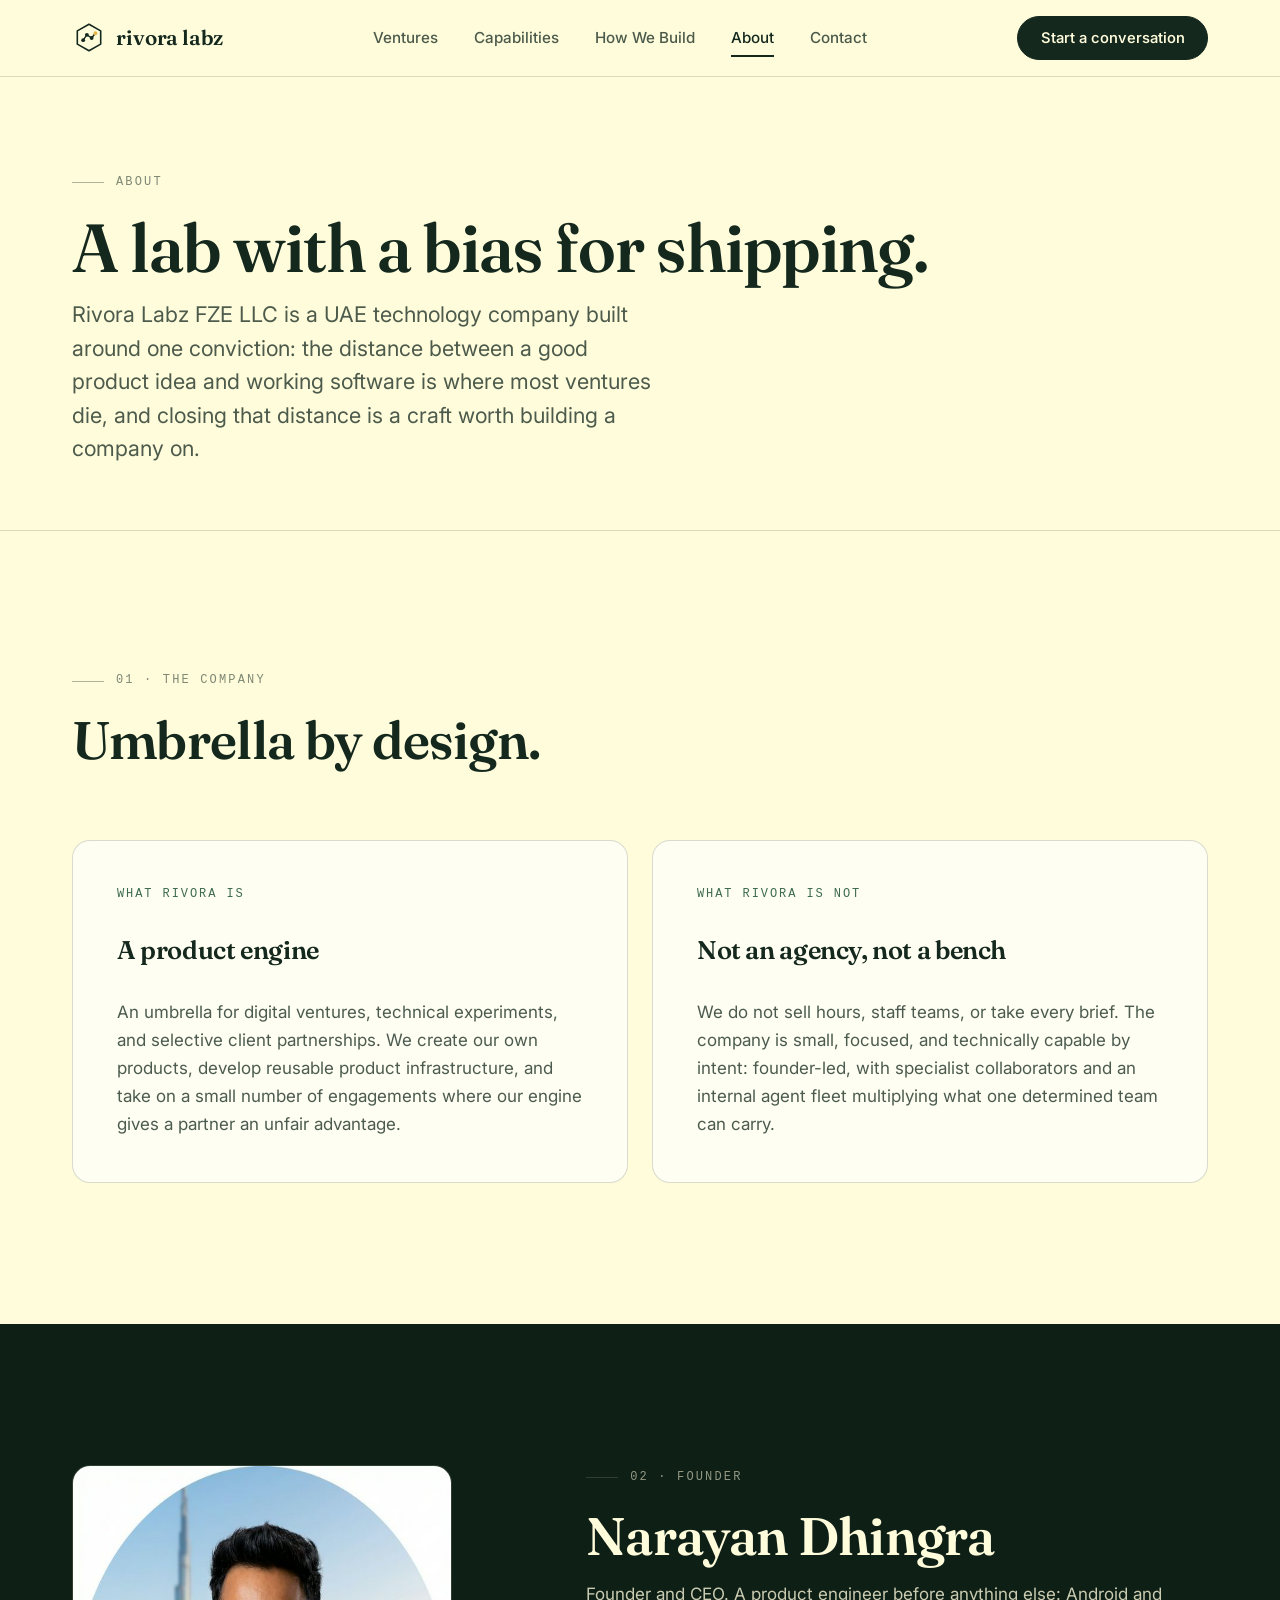
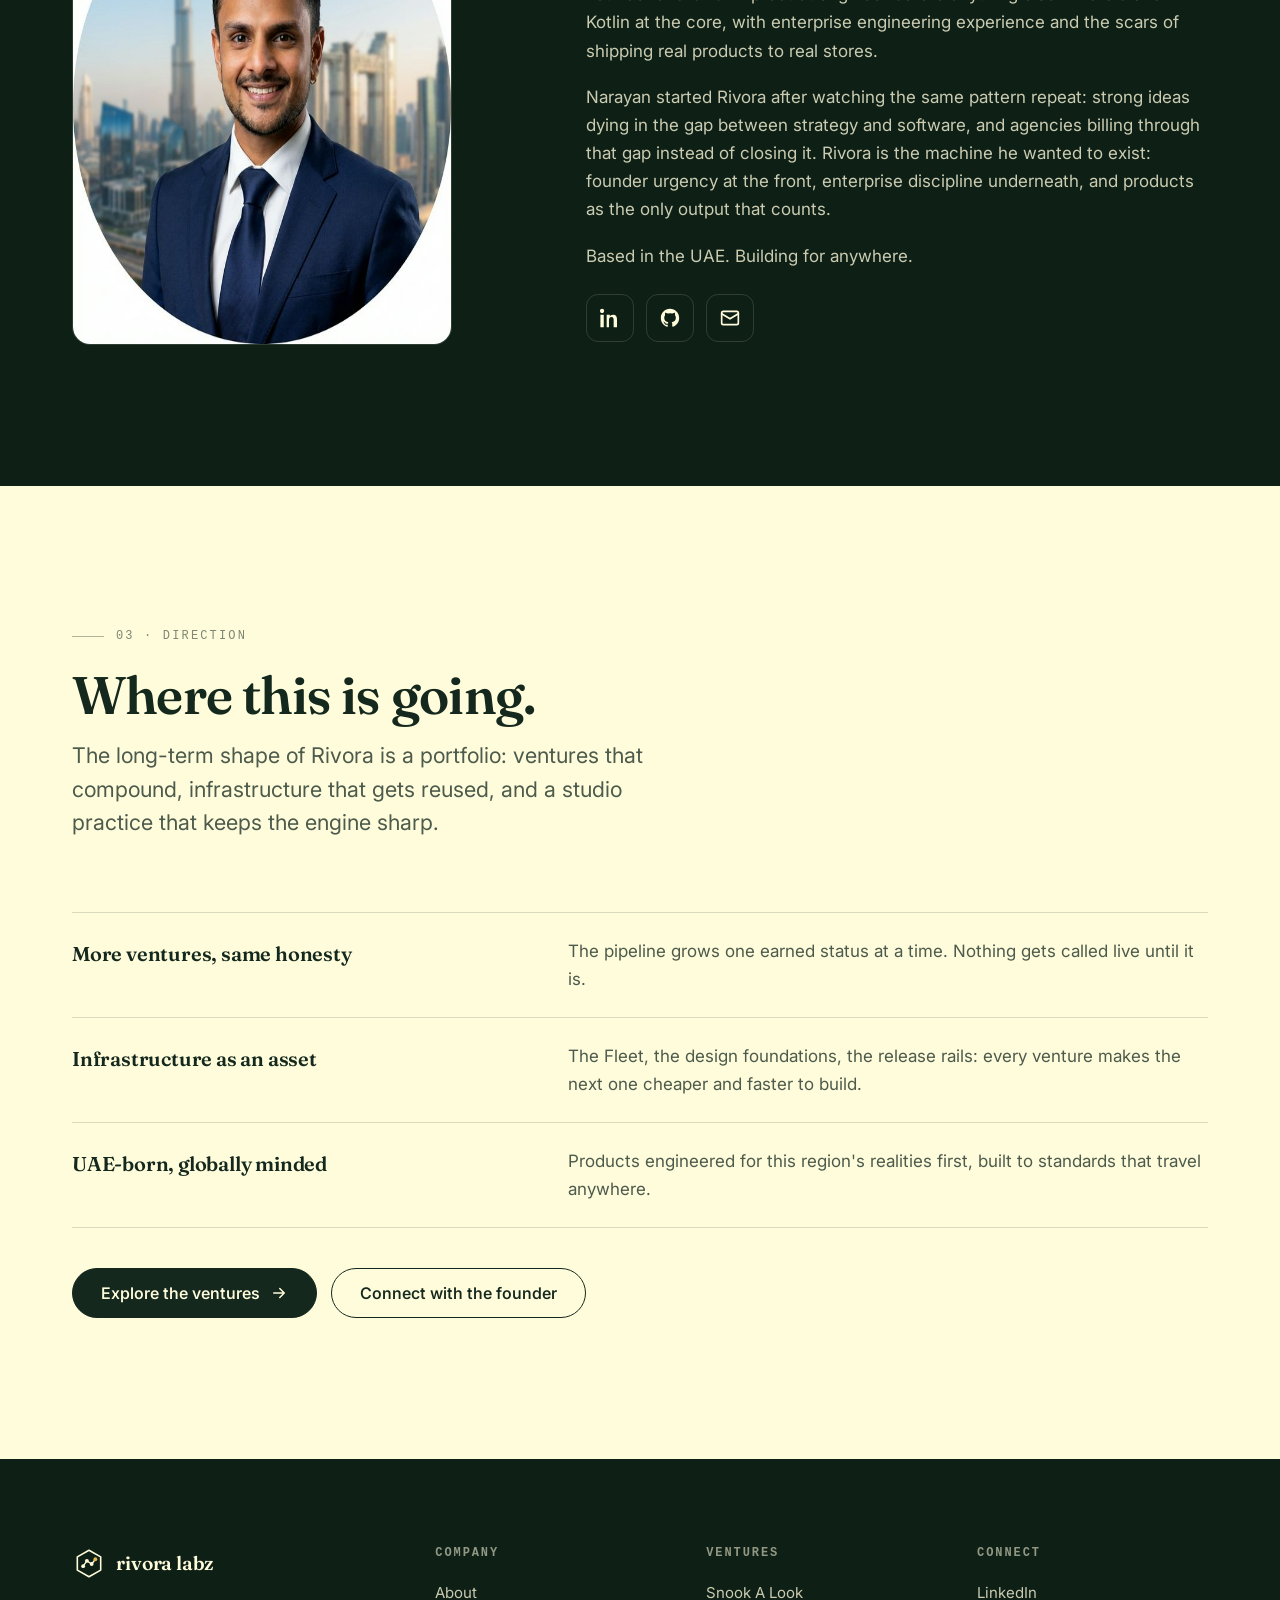
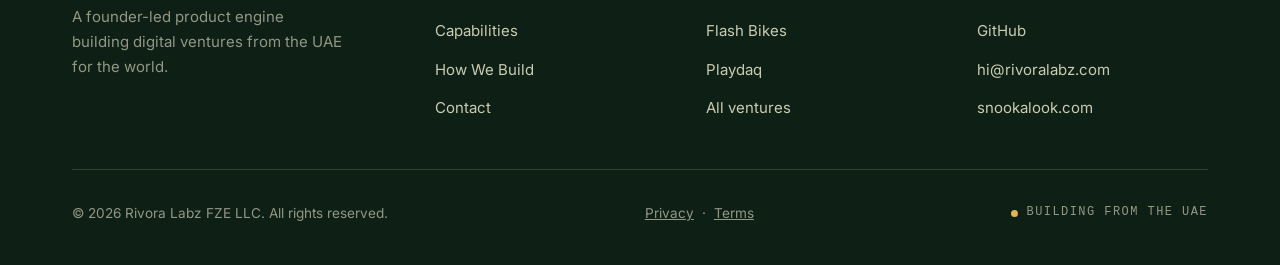
==== about/index.html @ 403e0344 "feat: add about, contact, legal, and 404 routes Company story and founder page with Person schema, a" ====
<!DOCTYPE html>
<html lang="en" class="no-js">
<head>
  <meta charset="UTF-8">
  <meta name="viewport" content="width=device-width, initial-scale=1.0">

  <title>About | Rivora Labz</title>
  <meta name="description" content="Rivora Labz FZE LLC is a UAE technology company: a founder-led product engine creating its own ventures and selected products for partners.">
  <meta name="theme-color" content="#14281D">
  <link rel="canonical" href="https://rivoralabz.com/about/">

  <meta property="og:type" content="website">
  <meta property="og:url" content="https://rivoralabz.com/about/">
  <meta property="og:site_name" content="Rivora Labz">
  <meta property="og:title" content="About | Rivora Labz">
  <meta property="og:description" content="Rivora Labz FZE LLC is a UAE technology company: a founder-led product engine creating its own ventures and selected products for partners.">
  <meta property="og:image" content="https://rivoralabz.com/og-image.jpg">
  <meta name="twitter:card" content="summary_large_image">

  <link rel="icon" type="image/svg+xml" href="/assets/img/favicon.svg">
  <link rel="preconnect" href="https://fonts.googleapis.com">
  <link rel="preconnect" href="https://fonts.gstatic.com" crossorigin>
  <link href="https://fonts.googleapis.com/css2?family=Fraunces:opsz,wght@9..144,400;9..144,500;9..144,600&family=Inter:wght@400;500;600&display=swap" rel="stylesheet">
  <link rel="stylesheet" href="/assets/css/main.css">
  <script src="/assets/js/main.js" defer></script>
  <script type="application/ld+json">
  {
    "@context": "https://schema.org",
    "@type": "Person",
    "name": "Narayan Dhingra",
    "jobTitle": "Founder and CEO",
    "worksFor": { "@type": "Organization", "name": "Rivora Labz", "url": "https://rivoralabz.com/" },
    "sameAs": [
      "https://www.linkedin.com/in/narayandhingra/",
      "https://github.com/Narayan-Dhingra"
    ]
  }
  </script>
</head>

<body>
  <a class="skip-link" href="#main">Skip to content</a>

  <nav class="site-nav" aria-label="Main">
    <div class="container nav-inner">
      <a class="brand" href="/">
        <svg viewBox="0 0 64 64" aria-hidden="true"><path d="M32 6 L54 18.5 V43.5 L32 56 L10 43.5 V18.5 Z" fill="none" stroke="currentColor" stroke-width="3" stroke-linejoin="round"/><path d="M21 36 L28 26 L37 32 L44 23" fill="none" stroke="currentColor" stroke-width="2.6" stroke-linecap="round" stroke-linejoin="round"/><circle cx="21" cy="36" r="3.6" fill="currentColor"/><circle cx="28" cy="26" r="3.6" fill="currentColor"/><circle cx="37" cy="32" r="3.6" fill="currentColor"/><circle cx="44" cy="23" r="3.6" fill="#E4B54A"/></svg>
        rivora labz
      </a>
      <div class="nav-links">
        <a class="nav-link" href="/ventures/">Ventures</a>
        <a class="nav-link" href="/capabilities/">Capabilities</a>
        <a class="nav-link" href="/how-we-build/">How We Build</a>
        <a class="nav-link" href="/about/" aria-current="page">About</a>
        <a class="nav-link" href="/contact/">Contact</a>
      </div>
      <a class="btn btn-primary nav-cta" href="/contact/">Start a conversation</a>
      <button class="menu-toggle" aria-expanded="false" aria-controls="mobileMenu" aria-label="Toggle navigation menu">
        <svg class="icon icon-menu" width="22" height="22" viewBox="0 0 24 24" fill="none" stroke="currentColor" stroke-width="2" stroke-linecap="round" aria-hidden="true"><path d="M4 7h16M4 12h16M4 17h16"/></svg>
        <svg class="icon icon-close" width="22" height="22" viewBox="0 0 24 24" fill="none" stroke="currentColor" stroke-width="2" stroke-linecap="round" aria-hidden="true"><path d="M6 6l12 12M18 6L6 18"/></svg>
      </button>
    </div>
    <div class="mobile-menu" id="mobileMenu">
      <a href="/ventures/">Ventures</a>
      <a href="/capabilities/">Capabilities</a>
      <a href="/how-we-build/">How We Build</a>
      <a href="/about/" aria-current="page">About</a>
      <a href="/contact/">Contact</a>
      <a class="btn btn-primary" href="/contact/">Start a conversation</a>
    </div>
  </nav>

  <main id="main">
    <header class="container page-hero">
      <p class="eyebrow">About</p>
      <h1>A lab with a bias for shipping.</h1>
      <p class="lede">Rivora Labz FZE LLC is a UAE technology company built around one conviction: the distance between a good product idea and working software is where most ventures die, and closing that distance is a craft worth building a company on.</p>
    </header>

    <section class="section rule-top" aria-labelledby="story-title">
      <div class="container">
        <div class="section-head reveal">
          <p class="eyebrow">01 · The company</p>
          <h2 id="story-title">Umbrella by design.</h2>
        </div>
        <div class="model-grid">
          <article class="model-card reveal">
            <p class="kicker">What Rivora is</p>
            <h3>A product engine</h3>
            <p>An umbrella for digital ventures, technical experiments, and selective client partnerships. We create our own products, develop reusable product infrastructure, and take on a small number of engagements where our engine gives a partner an unfair advantage.</p>
          </article>
          <article class="model-card reveal" style="--reveal-delay: 90ms">
            <p class="kicker">What Rivora is not</p>
            <h3>Not an agency, not a bench</h3>
            <p>We do not sell hours, staff teams, or take every brief. The company is small, focused, and technically capable by intent: founder-led, with specialist collaborators and an internal agent fleet multiplying what one determined team can carry.</p>
          </article>
        </div>
      </div>
    </section>

    <section class="section on-dark" aria-labelledby="founder-title">
      <div class="container founder-grid">
        <div class="founder-portrait reveal">
          <img src="/assets/img/narayan-dhingra.png" alt="Narayan Dhingra, founder and CEO of Rivora Labz" width="480" height="480" loading="lazy" decoding="async" style="border-color: var(--dark-line)">
        </div>
        <div class="reveal" style="--reveal-delay: 90ms">
          <p class="eyebrow">02 · Founder</p>
          <h2 id="founder-title">Narayan Dhingra</h2>
          <p class="muted">Founder and CEO. A product engineer before anything else: Android and Kotlin at the core, with enterprise engineering experience and the scars of shipping real products to real stores.</p>
          <p class="muted">Narayan started Rivora after watching the same pattern repeat: strong ideas dying in the gap between strategy and software, and agencies billing through that gap instead of closing it. Rivora is the machine he wanted to exist: founder urgency at the front, enterprise discipline underneath, and products as the only output that counts.</p>
          <p class="muted">Based in the UAE. Building for anywhere.</p>
          <div class="founder-links">
            <a href="https://www.linkedin.com/in/narayandhingra/" target="_blank" rel="noopener" aria-label="Narayan Dhingra on LinkedIn" style="border-color: var(--dark-line); color: var(--on-dark)">
              <svg width="20" height="20" viewBox="0 0 24 24" fill="currentColor" aria-hidden="true"><path d="M4.98 3.5C4.98 4.88 3.87 6 2.5 6S0 4.88 0 3.5 1.12 1 2.5 1s2.48 1.12 2.48 2.5zM.5 8h4V23h-4V8zm7.5 0h3.8v2.05h.05c.53-1 1.83-2.05 3.77-2.05 4.03 0 4.78 2.65 4.78 6.1V23h-4v-7.9c0-1.88-.03-4.3-2.62-4.3-2.62 0-3.02 2.05-3.02 4.16V23H8V8z"/></svg>
            </a>
            <a href="https://github.com/Narayan-Dhingra" target="_blank" rel="noopener" aria-label="Narayan Dhingra on GitHub" style="border-color: var(--dark-line); color: var(--on-dark)">
              <svg width="20" height="20" viewBox="0 0 24 24" fill="currentColor" aria-hidden="true"><path d="M12 1C5.9 1 1 5.9 1 12c0 4.9 3.2 9 7.5 10.5.6.1.8-.2.8-.5v-1.9c-3.1.7-3.7-1.3-3.7-1.3-.5-1.3-1.2-1.6-1.2-1.6-1-.7.1-.7.1-.7 1.1.1 1.7 1.1 1.7 1.1 1 1.7 2.6 1.2 3.2.9.1-.7.4-1.2.7-1.5-2.4-.3-5-1.2-5-5.5 0-1.2.4-2.2 1.1-3-.1-.3-.5-1.4.1-2.9 0 0 .9-.3 3 1.1a10.5 10.5 0 0 1 5.5 0c2.1-1.4 3-1.1 3-1.1.6 1.5.2 2.6.1 2.9.7.8 1.1 1.8 1.1 3 0 4.3-2.6 5.2-5.1 5.5.4.3.8 1 .8 2v3c0 .3.2.6.8.5C19.8 21 23 16.9 23 12c0-6.1-4.9-11-11-11z"/></svg>
            </a>
            <a href="mailto:hi@rivoralabz.com" aria-label="Email Rivora Labz" style="border-color: var(--dark-line); color: var(--on-dark)">
              <svg width="20" height="20" viewBox="0 0 24 24" fill="none" stroke="currentColor" stroke-width="2" stroke-linecap="round" stroke-linejoin="round" aria-hidden="true"><rect x="2" y="4" width="20" height="16" rx="2"/><path d="m22 7-10 6L2 7"/></svg>
            </a>
          </div>
        </div>
      </div>
    </section>

    <section class="section" aria-labelledby="direction-title">
      <div class="container">
        <div class="section-head reveal">
          <p class="eyebrow">03 · Direction</p>
          <h2 id="direction-title">Where this is going.</h2>
          <p class="lede">The long-term shape of Rivora is a portfolio: ventures that compound, infrastructure that gets reused, and a studio practice that keeps the engine sharp.</p>
        </div>
        <ul class="principle-list reveal">
          <li><strong>More ventures, same honesty</strong><span>The pipeline grows one earned status at a time. Nothing gets called live until it is.</span></li>
          <li><strong>Infrastructure as an asset</strong><span>The Fleet, the design foundations, the release rails: every venture makes the next one cheaper and faster to build.</span></li>
          <li><strong>UAE-born, globally minded</strong><span>Products engineered for this region's realities first, built to standards that travel anywhere.</span></li>
        </ul>
        <div class="hero-actions reveal" style="margin-top:2.5rem">
          <a class="btn btn-primary" href="/ventures/">Explore the ventures
            <svg class="icon" width="18" height="18" viewBox="0 0 24 24" fill="none" stroke="currentColor" stroke-width="2" stroke-linecap="round" stroke-linejoin="round" aria-hidden="true"><path d="M5 12h14M13 6l6 6-6 6"/></svg></a>
          <a class="btn btn-ghost" href="/contact/">Connect with the founder</a>
        </div>
      </div>
    </section>
  </main>

  <footer class="site-footer">
    <div class="container">
      <div class="footer-grid">
        <div class="footer-brand">
          <a class="brand" href="/">
            <svg viewBox="0 0 64 64" aria-hidden="true"><path d="M32 6 L54 18.5 V43.5 L32 56 L10 43.5 V18.5 Z" fill="none" stroke="currentColor" stroke-width="3" stroke-linejoin="round"/><path d="M21 36 L28 26 L37 32 L44 23" fill="none" stroke="currentColor" stroke-width="2.6" stroke-linecap="round" stroke-linejoin="round"/><circle cx="21" cy="36" r="3.6" fill="currentColor"/><circle cx="28" cy="26" r="3.6" fill="currentColor"/><circle cx="37" cy="32" r="3.6" fill="currentColor"/><circle cx="44" cy="23" r="3.6" fill="#E4B54A"/></svg>
            rivora labz
          </a>
          <p>A founder-led product engine building digital ventures from the UAE for the world.</p>
        </div>
        <nav class="footer-col" aria-label="Company">
          <h4>Company</h4>
          <ul>
            <li><a href="/about/">About</a></li>
            <li><a href="/capabilities/">Capabilities</a></li>
            <li><a href="/how-we-build/">How We Build</a></li>
            <li><a href="/contact/">Contact</a></li>
          </ul>
        </nav>
        <nav class="footer-col" aria-label="Ventures">
          <h4>Ventures</h4>
          <ul>
            <li><a href="/ventures/snook-a-look/">Snook A Look</a></li>
            <li><a href="/ventures/#flash-bikes">Flash Bikes</a></li>
            <li><a href="/ventures/#playdaq">Playdaq</a></li>
            <li><a href="/ventures/">All ventures</a></li>
          </ul>
        </nav>
        <nav class="footer-col" aria-label="Connect">
          <h4>Connect</h4>
          <ul>
            <li><a href="https://www.linkedin.com/in/narayandhingra/" target="_blank" rel="noopener">LinkedIn</a></li>
            <li><a href="https://github.com/Narayan-Dhingra" target="_blank" rel="noopener">GitHub</a></li>
            <li><a href="mailto:hi@rivoralabz.com">hi@rivoralabz.com</a></li>
            <li><a href="https://snookalook.com" target="_blank" rel="noopener">snookalook.com</a></li>
          </ul>
        </nav>
      </div>
      <div class="footer-bottom">
        <span>&copy; <span id="year">2026</span> Rivora Labz FZE LLC. All rights reserved.</span>
        <span><a href="/privacy/" style="color:inherit">Privacy</a> &nbsp;·&nbsp; <a href="/terms/" style="color:inherit">Terms</a></span>
        <span class="footer-status"><span class="dot" aria-hidden="true"></span>Building from the UAE</span>
      </div>
    </div>
  </footer>
</body>
</html>
---- assets/css/main.css ----
/* ============================================================
   Rivora Labz design system
   Territory: product engine x calm futurism x editorial technology
   Identity locked: ink #14281D on cream #FFFCDC
   ============================================================ */

/* ---------- Tokens ---------- */
:root {
  /* Brand ramp (green) */
  --ink: #14281D;
  --ink-raised: #1D3A2A;
  --ink-accent: #2A4A3A;
  --pine: #3E6B52;
  --sage: #7FA98F;

  /* Brand ramp (cream) */
  --cream: #FFFCDC;
  --cream-deep: #F7F1C4;
  --paper: #FFFEF2;

  /* Dark surfaces */
  --dark-bg: #0E1F16;
  --dark-surface: #16291E;
  --dark-line: rgba(255, 252, 220, 0.14);

  /* Accent: gold, carried over from the Snook A Look product UI */
  --gold: #E4B54A;
  --gold-soft: rgba(228, 181, 74, 0.16);
  --gold-text: #7A5E1A;

  /* Semantic */
  --bg: var(--cream);
  --text: var(--ink);
  --text-soft: rgba(20, 40, 29, 0.76);
  --text-faint: rgba(20, 40, 29, 0.55);
  --line: rgba(20, 40, 29, 0.16);
  --line-strong: rgba(20, 40, 29, 0.34);
  --on-dark: #FFFCDC;
  --on-dark-soft: rgba(255, 252, 220, 0.78);
  --on-dark-faint: rgba(255, 252, 220, 0.55);

  /* Type */
  --font-display: "Fraunces", "Iowan Old Style", Georgia, serif;
  --font-body: "Inter", system-ui, -apple-system, "Segoe UI", sans-serif;
  --font-mono: ui-monospace, "SF Mono", "JetBrains Mono", Menlo, monospace;

  --size-display: clamp(2.9rem, 7vw, 5.4rem);
  --size-h2: clamp(2rem, 4.2vw, 3.3rem);
  --size-h3: clamp(1.35rem, 2vw, 1.65rem);
  --size-body: 1.0625rem;
  --size-small: 0.9375rem;
  --size-eyebrow: 0.75rem;

  /* Rhythm */
  --space-section: clamp(5rem, 11vw, 9.5rem);
  --container: 1200px;
  --gutter: clamp(1.25rem, 4vw, 2rem);
  --radius: 18px;
  --radius-sm: 10px;

  /* Motion */
  --ease-out: cubic-bezier(0.22, 1, 0.36, 1);
  --dur-fast: 180ms;
  --dur-med: 300ms;

  /* Layers */
  --z-nav: 100;
  --z-menu: 110;
  --z-skip: 200;
}

/* ---------- Reset / base ---------- */
*, *::before, *::after { box-sizing: border-box; }

html {
  scroll-behavior: smooth;
  -webkit-text-size-adjust: 100%;
}

body {
  margin: 0;
  background: var(--bg);
  color: var(--text);
  font-family: var(--font-body);
  font-size: var(--size-body);
  line-height: 1.65;
  -webkit-font-smoothing: antialiased;
  text-rendering: optimizeLegibility;
}

::selection { background: var(--ink); color: var(--cream); }

img, svg { display: block; max-width: 100%; }

h1, h2, h3, h4 {
  font-family: var(--font-display);
  font-weight: 600;
  line-height: 1.08;
  letter-spacing: -0.015em;
  margin: 0 0 1rem;
  text-wrap: balance;
}

h1 { font-size: var(--size-display); line-height: 1.02; }
h2 { font-size: var(--size-h2); }
h3 { font-size: var(--size-h3); line-height: 1.25; }

p { margin: 0 0 1.1em; max-width: 62ch; }
p:last-child { margin-bottom: 0; }

a { color: inherit; }

.muted { color: var(--text-soft); }
.faint { color: var(--text-faint); }

/* Accessible focus */
:focus-visible {
  outline: 3px solid var(--gold);
  outline-offset: 3px;
  border-radius: 4px;
}

.skip-link {
  position: absolute;
  top: -100px;
  left: 1rem;
  z-index: var(--z-skip);
  background: var(--ink);
  color: var(--cream);
  padding: 0.75rem 1.25rem;
  border-radius: 999px;
  font-size: 0.9rem;
  text-decoration: none;
  transition: top var(--dur-fast) var(--ease-out);
}
.skip-link:focus-visible { top: 1rem; }

/* ---------- Layout primitives ---------- */
.container {
  max-width: var(--container);
  margin-inline: auto;
  padding-inline: var(--gutter);
}

.section { padding-block: var(--space-section); }

.section-head { margin-bottom: clamp(2.5rem, 6vw, 4.5rem); }

.eyebrow {
  display: flex;
  align-items: center;
  gap: 0.75rem;
  font-family: var(--font-mono);
  font-size: var(--size-eyebrow);
  font-weight: 500;
  letter-spacing: 0.18em;
  text-transform: uppercase;
  color: var(--text-faint);
  margin-bottom: 1.25rem;
}
.eyebrow::before {
  content: "";
  width: 2rem;
  height: 1px;
  background: var(--line-strong);
}
.on-dark .eyebrow { color: var(--on-dark-faint); }
.on-dark .eyebrow::before { background: var(--dark-line); }

.lede {
  font-size: clamp(1.15rem, 1.8vw, 1.35rem);
  line-height: 1.55;
  color: var(--text-soft);
  max-width: 46ch;
}
.on-dark .lede { color: var(--on-dark-soft); }

/* Dark editorial band */
.on-dark {
  background: var(--dark-bg);
  color: var(--on-dark);
}
.on-dark ::selection { background: var(--gold); color: var(--ink); }
.on-dark .muted { color: var(--on-dark-soft); }
.on-dark .faint { color: var(--on-dark-faint); }

.rule-top { border-top: 1px solid var(--line); }
.on-dark.rule-top { border-top-color: var(--dark-line); }

/* ---------- Buttons & links ---------- */
.btn {
  display: inline-flex;
  align-items: center;
  gap: 0.6rem;
  padding: 0.95rem 1.75rem;
  border-radius: 999px;
  border: 1.5px solid var(--ink);
  font-family: var(--font-body);
  font-size: 1rem;
  font-weight: 550;
  line-height: 1;
  text-decoration: none;
  cursor: pointer;
  transition: transform var(--dur-fast) var(--ease-out),
              background-color var(--dur-fast) var(--ease-out),
              color var(--dur-fast) var(--ease-out),
              box-shadow var(--dur-fast) var(--ease-out);
  touch-action: manipulation;
  min-height: 48px;
}
.btn .icon { transition: transform var(--dur-fast) var(--ease-out); }
.btn:hover .icon, .btn:focus-visible .icon { transform: translateX(3px); }
.btn:active { transform: scale(0.98); }

.btn-primary { background: var(--ink); color: var(--cream); }
.btn-primary:hover { background: var(--ink-raised); box-shadow: 0 10px 28px -12px rgba(20, 40, 29, 0.5); }

.btn-ghost { background: transparent; color: var(--ink); }
.btn-ghost:hover { background: rgba(20, 40, 29, 0.06); }

.on-dark .btn-primary { background: var(--cream); border-color: var(--cream); color: var(--ink); }
.on-dark .btn-primary:hover { background: #fff; box-shadow: 0 10px 30px -10px rgba(0, 0, 0, 0.5); }
.on-dark .btn-ghost { border-color: var(--on-dark-soft); color: var(--on-dark); }
.on-dark .btn-ghost:hover { background: rgba(255, 252, 220, 0.08); }

.text-link {
  display: inline-flex;
  align-items: center;
  gap: 0.4rem;
  font-weight: 550;
  color: var(--ink);
  text-decoration: none;
  border-bottom: 1.5px solid var(--line-strong);
  padding-bottom: 2px;
  transition: border-color var(--dur-fast) var(--ease-out), gap var(--dur-fast) var(--ease-out);
}
.text-link:hover { border-bottom-color: var(--ink); gap: 0.6rem; }
.on-dark .text-link { color: var(--on-dark); border-bottom-color: var(--dark-line); }
.on-dark .text-link:hover { border-bottom-color: var(--on-dark); }

/* ---------- Status badges ---------- */
.status {
  display: inline-flex;
  align-items: center;
  gap: 0.45rem;
  font-family: var(--font-mono);
  font-size: 0.72rem;
  font-weight: 600;
  letter-spacing: 0.14em;
  text-transform: uppercase;
  padding: 0.35rem 0.8rem;
  border-radius: 999px;
  border: 1px solid var(--line-strong);
  color: var(--text-soft);
  background: transparent;
  white-space: nowrap;
}
.status::before {
  content: "";
  width: 7px;
  height: 7px;
  border-radius: 50%;
  background: currentColor;
  flex: none;
}

.status--live {
  background: var(--gold-soft);
  border-color: rgba(122, 94, 26, 0.45);
  color: var(--gold-text);
}
.status--live::before { background: #B8860B; animation: live-pulse 2.4s ease-in-out infinite; }
.on-dark .status--live { background: rgba(228, 181, 74, 0.14); border-color: rgba(228, 181, 74, 0.5); color: var(--gold); }
.on-dark .status--live::before { background: var(--gold); }

.status--building { border-color: var(--pine); color: var(--pine); background: rgba(62, 107, 82, 0.08); }
.on-dark .status--building { border-color: var(--sage); color: var(--sage); background: rgba(127, 169, 143, 0.1); }

.status--prototype { border-style: solid; }
.status--rnd { border-style: solid; color: var(--text-faint); }
.status--rnd::before { border-radius: 2px; }
.status--exploration { border-style: dashed; color: var(--text-faint); }
.status--exploration::before { background: transparent; border: 1.5px solid currentColor; }

.on-dark .status { border-color: var(--dark-line); color: var(--on-dark-soft); }
.on-dark .status--rnd, .on-dark .status--exploration { color: var(--on-dark-faint); }

@keyframes live-pulse {
  0%, 100% { box-shadow: 0 0 0 0 rgba(184, 134, 11, 0.45); }
  50% { box-shadow: 0 0 0 5px rgba(184, 134, 11, 0); }
}

/* ---------- Navigation ---------- */
.site-nav {
  position: sticky;
  top: 0;
  z-index: var(--z-nav);
  background: rgba(255, 252, 220, 0.86);
  backdrop-filter: blur(14px);
  -webkit-backdrop-filter: blur(14px);
  border-bottom: 1px solid var(--line);
}

.nav-inner {
  display: flex;
  align-items: center;
  justify-content: space-between;
  gap: 1.5rem;
  height: 76px;
}

.brand {
  display: inline-flex;
  align-items: center;
  gap: 0.65rem;
  font-family: var(--font-display);
  font-size: 1.3rem;
  font-weight: 600;
  letter-spacing: -0.01em;
  color: var(--ink);
  text-decoration: none;
}
.brand svg { width: 34px; height: 34px; }

.nav-links {
  display: none;
  align-items: center;
  gap: 2.25rem;
}

.nav-link {
  font-size: 0.95rem;
  font-weight: 500;
  color: var(--text-soft);
  text-decoration: none;
  padding: 0.4rem 0;
  position: relative;
  transition: color var(--dur-fast) var(--ease-out);
}
.nav-link::after {
  content: "";
  position: absolute;
  left: 0;
  bottom: 0;
  width: 100%;
  height: 1.5px;
  background: var(--ink);
  transform: scaleX(0);
  transform-origin: left;
  transition: transform var(--dur-med) var(--ease-out);
}
.nav-link:hover { color: var(--ink); }
.nav-link:hover::after { transform: scaleX(1); }
.nav-link[aria-current="page"] { color: var(--ink); }
.nav-link[aria-current="page"]::after { transform: scaleX(1); }

.nav-cta { display: none; }

.menu-toggle {
  display: inline-flex;
  align-items: center;
  justify-content: center;
  width: 48px;
  height: 48px;
  border: 1px solid var(--line);
  border-radius: 12px;
  background: transparent;
  color: var(--ink);
  cursor: pointer;
}
.menu-toggle .icon-close { display: none; }
.menu-toggle[aria-expanded="true"] .icon-menu { display: none; }
.menu-toggle[aria-expanded="true"] .icon-close { display: block; }

.mobile-menu {
  display: none;
  border-top: 1px solid var(--line);
  background: var(--cream);
  padding: 1rem var(--gutter) 1.75rem;
}
.mobile-menu.is-open { display: block; }
.mobile-menu a {
  display: block;
  padding: 0.85rem 0.25rem;
  font-size: 1.05rem;
  font-weight: 500;
  color: var(--text);
  text-decoration: none;
  border-bottom: 1px solid var(--line);
}
.mobile-menu a[aria-current="page"] { color: var(--pine); }
.mobile-menu .btn { margin-top: 1.25rem; width: 100%; justify-content: center; }

@media (min-width: 900px) {
  .nav-links { display: flex; }
  .nav-cta { display: inline-flex; padding: 0.7rem 1.4rem; min-height: 44px; font-size: 0.92rem; }
  .menu-toggle, .mobile-menu { display: none !important; }
}

/* ---------- Hero ---------- */
.hero { padding-block: clamp(4rem, 9vw, 7.5rem) clamp(3.5rem, 7vw, 6rem); position: relative; overflow: hidden; }

.hero-grid {
  display: grid;
  gap: clamp(2.5rem, 6vw, 4rem);
  align-items: center;
}
@media (min-width: 1000px) {
  .hero-grid { grid-template-columns: 1.05fr 0.95fr; }
}

.hero h1 em {
  font-style: italic;
  font-weight: 500;
  color: var(--pine);
}

.hero-actions {
  display: flex;
  flex-wrap: wrap;
  gap: 0.9rem;
  margin-top: 2.25rem;
}

.hero-meta {
  margin-top: 2.75rem;
  display: flex;
  flex-wrap: wrap;
  gap: 0.6rem 1.75rem;
  font-family: var(--font-mono);
  font-size: 0.78rem;
  letter-spacing: 0.12em;
  text-transform: uppercase;
  color: var(--text-faint);
}
.hero-meta span { display: inline-flex; align-items: center; gap: 0.5rem; }
.hero-meta .dot { width: 6px; height: 6px; border-radius: 50%; background: var(--pine); }

/* ---------- Product Engine ---------- */
.engine-wrap { position: relative; }

.engine-svg { width: 100%; height: auto; }

.engine-svg .e-label {
  font-family: var(--font-mono);
  font-size: 11px;
  letter-spacing: 0.14em;
  text-transform: uppercase;
  fill: var(--text-faint);
}
.engine-svg .e-name { font-family: var(--font-body); font-size: 14px; font-weight: 600; fill: var(--ink); }
.engine-svg .e-path { stroke: var(--line-strong); stroke-width: 1.2; fill: none; }
.engine-svg .e-node { fill: var(--paper); stroke: var(--line-strong); stroke-width: 1.2; }
.engine-svg .e-core-ring { fill: none; stroke: var(--ink); stroke-width: 2; }
.engine-svg .e-core-fill { fill: var(--ink); }
.engine-svg .e-mol { stroke: var(--cream); stroke-width: 1.6; fill: none; }
.engine-svg .e-mol-dot { fill: var(--gold); }
.engine-svg .e-chip { fill: var(--paper); stroke: var(--line); rx: 10; }
.engine-svg .e-live { fill: var(--gold); }

.engine-dot {
  offset-rotate: 0deg;
  animation: engine-travel 5.5s linear infinite;
  animation-play-state: paused;
}
.engine-wrap.is-visible .engine-dot { animation-play-state: running; }
.engine-dot:nth-child(2) { animation-delay: -1.8s; }
.engine-dot:nth-child(3) { animation-delay: -3.6s; }

@keyframes engine-travel {
  0% { offset-distance: 0%; opacity: 0; }
  8% { opacity: 1; }
  88% { opacity: 1; }
  100% { offset-distance: 100%; opacity: 0; }
}

.engine-core-pulse { transform-origin: center; animation: core-pulse 4.5s var(--ease-out) infinite; animation-play-state: paused; }
.engine-wrap.is-visible .engine-core-pulse { animation-play-state: running; }
@keyframes core-pulse {
  0%, 100% { transform: scale(1); opacity: 0.35; }
  50% { transform: scale(1.12); opacity: 0.08; }
}

/* Mobile engine: vertical HTML flow */
.engine-mobile { display: grid; gap: 0.75rem; }
.engine-mobile .em-stage {
  border: 1px solid var(--line);
  border-radius: var(--radius-sm);
  background: var(--paper);
  padding: 0.9rem 1.1rem;
  display: flex;
  align-items: center;
  justify-content: space-between;
  gap: 1rem;
}
.engine-mobile .em-stage strong { font-size: 0.95rem; }
.engine-mobile .em-arrow {
  text-align: center;
  color: var(--text-faint);
  line-height: 1;
}
@media (min-width: 720px) {
  .engine-mobile { display: none; }
}
@media (max-width: 719.98px) {
  .engine-svg { display: none; }
}

/* ---------- Model (ventures / studio) ---------- */
.model-grid {
  display: grid;
  gap: 1.5rem;
}
@media (min-width: 820px) { .model-grid { grid-template-columns: 1fr 1fr; } }

.model-card {
  border: 1px solid var(--line);
  border-radius: var(--radius);
  background: var(--paper);
  padding: clamp(1.75rem, 4vw, 2.75rem);
  display: flex;
  flex-direction: column;
  gap: 1rem;
}
.model-card .kicker {
  font-family: var(--font-mono);
  font-size: 0.75rem;
  letter-spacing: 0.16em;
  text-transform: uppercase;
  color: var(--pine);
}
.model-card p { color: var(--text-soft); }
.model-card .text-link { margin-top: auto; align-self: flex-start; }

/* ---------- Venture cards ---------- */
.venture-list { display: grid; gap: 1.5rem; }
@media (min-width: 820px) { .venture-list { grid-template-columns: 1fr 1fr; } }

.venture-card {
  position: relative;
  border: 1px solid var(--line);
  border-radius: var(--radius);
  background: var(--paper);
  padding: clamp(1.5rem, 3.5vw, 2.25rem);
  display: flex;
  flex-direction: column;
  gap: 0.9rem;
  transition: transform var(--dur-med) var(--ease-out), box-shadow var(--dur-med) var(--ease-out), border-color var(--dur-med) var(--ease-out);
}
.venture-card:hover {
  transform: translateY(-4px);
  border-color: var(--line-strong);
  box-shadow: 0 24px 48px -24px rgba(20, 40, 29, 0.28);
}
.venture-card .vc-top {
  display: flex;
  align-items: center;
  justify-content: space-between;
  gap: 1rem;
  flex-wrap: wrap;
}
.venture-card .vc-cat {
  font-family: var(--font-mono);
  font-size: 0.75rem;
  letter-spacing: 0.14em;
  text-transform: uppercase;
  color: var(--text-faint);
}
.venture-card h3 a {
  color: inherit;
  text-decoration: none;
}
.venture-card h3 a::after { content: ""; position: absolute; inset: 0; }
.venture-card .vc-thesis { color: var(--text-soft); }

.on-dark .venture-card { background: var(--dark-surface); border-color: var(--dark-line); }
.on-dark .venture-card:hover { border-color: rgba(255, 252, 220, 0.3); box-shadow: 0 24px 48px -20px rgba(0, 0, 0, 0.55); }
.on-dark .venture-card .vc-thesis { color: var(--on-dark-soft); }
.on-dark .venture-card .vc-cat { color: var(--on-dark-faint); }

.venture-card--featured { grid-column: 1 / -1; }

/* ---------- Feature (Snook A Look) ---------- */
.feature-grid {
  display: grid;
  gap: clamp(2.5rem, 6vw, 4.5rem);
  align-items: center;
}
@media (min-width: 1000px) { .feature-grid { grid-template-columns: 1fr 1fr; } }

.phone-frame {
  width: min(300px, 72vw);
  margin-inline: auto;
  border-radius: 42px;
  border: 1px solid rgba(255, 252, 220, 0.22);
  background: #050b07;
  padding: 10px;
  box-shadow: 0 40px 80px -40px rgba(0, 0, 0, 0.65), 0 0 0 6px rgba(255, 252, 220, 0.05);
}
.phone-frame img {
  border-radius: 32px;
  width: 100%;
  height: auto;
}

.phone-duo { position: relative; display: flex; justify-content: center; }
.phone-duo .phone-frame:nth-child(2) {
  position: absolute;
  right: clamp(-1rem, 2vw, 1rem);
  bottom: -2.5rem;
  width: min(200px, 46vw);
  transform: rotate(5deg);
  display: none;
}
@media (min-width: 640px) { .phone-duo .phone-frame:nth-child(2) { display: block; } }

.check-list { list-style: none; margin: 1.5rem 0 0; padding: 0; display: grid; gap: 0.8rem; }
.check-list li { display: flex; gap: 0.8rem; align-items: flex-start; color: var(--text-soft); }
.check-list .icon { flex: none; margin-top: 0.2rem; color: var(--pine); }
.on-dark .check-list li { color: var(--on-dark-soft); }
.on-dark .check-list .icon { color: var(--gold); }

/* ---------- Screen tabs (Snook page) ---------- */
.screen-tabs { display: flex; gap: 0.5rem; flex-wrap: wrap; margin-bottom: 1.5rem; }
.screen-tab {
  border: 1px solid var(--dark-line);
  background: transparent;
  color: var(--on-dark-soft);
  border-radius: 999px;
  padding: 0.6rem 1.2rem;
  font-family: var(--font-body);
  font-size: 0.9rem;
  font-weight: 500;
  cursor: pointer;
  min-height: 44px;
  transition: background-color var(--dur-fast) var(--ease-out), color var(--dur-fast) var(--ease-out), border-color var(--dur-fast) var(--ease-out);
}
.screen-tab[aria-selected="true"] { background: var(--cream); color: var(--ink); border-color: var(--cream); }
.screen-tab:hover:not([aria-selected="true"]) { border-color: var(--on-dark-soft); }

.screen-panel[hidden] { display: none; }
.screen-panel { animation: panel-in var(--dur-med) var(--ease-out); }
@keyframes panel-in { from { opacity: 0; transform: translateY(8px); } to { opacity: 1; transform: none; } }

/* Mode switch (player / operator) */
.mode-switch {
  display: inline-flex;
  border: 1px solid var(--line-strong);
  border-radius: 999px;
  padding: 4px;
  gap: 4px;
  background: var(--paper);
}
.on-dark .mode-switch { border-color: var(--dark-line); background: rgba(255, 252, 220, 0.05); }
.mode-btn {
  border: 0;
  background: transparent;
  color: var(--text-soft);
  font-family: var(--font-body);
  font-size: 0.92rem;
  font-weight: 550;
  padding: 0.6rem 1.4rem;
  border-radius: 999px;
  cursor: pointer;
  min-height: 44px;
  transition: background-color var(--dur-fast) var(--ease-out), color var(--dur-fast) var(--ease-out);
}
.mode-btn[aria-selected="true"] { background: var(--ink); color: var(--cream); }
.on-dark .mode-btn { color: var(--on-dark-soft); }
.on-dark .mode-btn[aria-selected="true"] { background: var(--cream); color: var(--ink); }

/* ---------- Capability rows ---------- */
.cap-rows { border-top: 1px solid var(--line); }
.cap-row {
  display: grid;
  gap: 0.75rem 2rem;
  padding: clamp(1.5rem, 3.5vw, 2.25rem) 0;
  border-bottom: 1px solid var(--line);
}
@media (min-width: 820px) {
  .cap-row { grid-template-columns: 0.38fr 0.62fr; align-items: start; }
}
.cap-row h3 { display: flex; align-items: baseline; gap: 1rem; margin: 0; }
.cap-row .cap-num {
  font-family: var(--font-mono);
  font-size: 0.8rem;
  color: var(--text-faint);
  letter-spacing: 0.1em;
}
.cap-row p { color: var(--text-soft); margin: 0; }
.cap-row .cap-tags {
  margin-top: 0.9rem;
  display: flex;
  flex-wrap: wrap;
  gap: 0.5rem;
}
.cap-tag {
  font-family: var(--font-mono);
  font-size: 0.72rem;
  letter-spacing: 0.08em;
  padding: 0.3rem 0.7rem;
  border: 1px solid var(--line);
  border-radius: 999px;
  color: var(--text-faint);
  white-space: nowrap;
}

/* ---------- Process (How Rivora builds) ---------- */
.process-grid { display: grid; gap: 1.25rem; counter-reset: step; }
@media (min-width: 720px) { .process-grid { grid-template-columns: repeat(2, 1fr); } }
@media (min-width: 1100px) { .process-grid { grid-template-columns: repeat(3, 1fr); } }

.process-card {
  border: 1px solid var(--dark-line);
  border-radius: var(--radius);
  background: var(--dark-surface);
  padding: 1.75rem;
  position: relative;
}
.process-card .p-num {
  font-family: var(--font-mono);
  font-size: 0.78rem;
  letter-spacing: 0.14em;
  color: var(--gold);
}
.process-card h3 { margin: 0.6rem 0 0.5rem; font-size: 1.35rem; }
.process-card p { color: var(--on-dark-soft); font-size: var(--size-small); margin: 0; }

/* Principles */
.principle-list { list-style: none; margin: 0; padding: 0; border-top: 1px solid var(--line); }
.principle-list li {
  display: grid;
  gap: 0.35rem 2rem;
  padding: 1.5rem 0;
  border-bottom: 1px solid var(--line);
}
@media (min-width: 820px) { .principle-list li { grid-template-columns: 0.42fr 0.58fr; } }
.principle-list strong { font-family: var(--font-display); font-size: 1.25rem; font-weight: 600; letter-spacing: -0.01em; }
.principle-list span { color: var(--text-soft); }

/* ---------- Founder ---------- */
.founder-grid {
  display: grid;
  gap: clamp(2.5rem, 6vw, 4rem);
  align-items: center;
}
@media (min-width: 900px) { .founder-grid { grid-template-columns: 0.42fr 0.58fr; } }

.founder-portrait {
  position: relative;
  max-width: 380px;
}
.founder-portrait img {
  width: 100%;
  border-radius: var(--radius);
  border: 1px solid var(--line);
}
.founder-portrait::after {
  content: "";
  position: absolute;
  inset: 1.25rem -1.25rem -1.25rem 1.25rem;
  border: 1px solid var(--line);
  border-radius: var(--radius);
  z-index: -1;
}

.founder-links { display: flex; gap: 0.75rem; margin-top: 1.5rem; }
.founder-links a {
  display: inline-flex;
  align-items: center;
  justify-content: center;
  width: 48px;
  height: 48px;
  border: 1px solid var(--line-strong);
  border-radius: 12px;
  color: var(--ink);
  transition: background-color var(--dur-fast) var(--ease-out), color var(--dur-fast) var(--ease-out);
}
.founder-links a:hover { background: var(--ink); color: var(--cream); }

/* ---------- Partnership / audience ---------- */
.audience-grid { display: grid; gap: 1.25rem; }
@media (min-width: 820px) { .audience-grid { grid-template-columns: repeat(2, 1fr); } }

.audience-card {
  border: 1px solid var(--line);
  border-left: 3px solid var(--pine);
  border-radius: var(--radius-sm);
  background: var(--paper);
  padding: 1.5rem 1.75rem;
}
.audience-card h3 { font-size: 1.2rem; margin-bottom: 0.4rem; }
.audience-card p { color: var(--text-soft); font-size: var(--size-small); margin: 0; }

/* ---------- CTA panel ---------- */
.cta-panel { text-align: center; }
.cta-panel h2 { max-width: 20ch; margin-inline: auto; }
.cta-panel .lede { margin-inline: auto; }
.cta-panel .hero-actions { justify-content: center; }

/* ---------- Forms ---------- */
.form-grid { display: grid; gap: 1.4rem; }
@media (min-width: 720px) {
  .form-grid { grid-template-columns: 1fr 1fr; }
  .form-grid .form-field--full { grid-column: 1 / -1; }
}

.form-field { display: flex; flex-direction: column; gap: 0.45rem; }
.form-field label { font-weight: 550; font-size: 0.95rem; }
.form-field .hint { font-size: 0.85rem; color: var(--text-faint); }
.form-field input,
.form-field select,
.form-field textarea {
  font-family: var(--font-body);
  font-size: 1rem;
  color: var(--text);
  background: var(--paper);
  border: 1px solid var(--line-strong);
  border-radius: var(--radius-sm);
  padding: 0.85rem 1rem;
  min-height: 48px;
  width: 100%;
  transition: border-color var(--dur-fast) var(--ease-out), box-shadow var(--dur-fast) var(--ease-out);
}
.form-field textarea { resize: vertical; min-height: 140px; }
.form-field input:focus, .form-field select:focus, .form-field textarea:focus {
  outline: none;
  border-color: var(--ink);
  box-shadow: 0 0 0 3px rgba(228, 181, 74, 0.35);
}
.form-field input[aria-invalid="true"], .form-field textarea[aria-invalid="true"] { border-color: #A03123; }
.form-field .field-error { display: none; font-size: 0.85rem; color: #A03123; }
.form-field.has-error .field-error { display: block; }

.form-consent { display: flex; gap: 0.75rem; align-items: flex-start; font-size: 0.9rem; color: var(--text-soft); }
.form-consent input { width: 20px; height: 20px; margin-top: 2px; accent-color: var(--ink); }

.form-status { margin-top: 1rem; font-size: 0.95rem; }
.form-status.ok { color: var(--pine); }
.form-status.err { color: #A03123; }

/* ---------- Footer ---------- */
.site-footer {
  background: var(--dark-bg);
  color: var(--on-dark-soft);
  padding: clamp(3.5rem, 7vw, 5.5rem) 0 2.5rem;
}
.footer-grid {
  display: grid;
  gap: 2.5rem;
  padding-bottom: 3rem;
  border-bottom: 1px solid var(--dark-line);
}
@media (min-width: 820px) { .footer-grid { grid-template-columns: 1.4fr 1fr 1fr 1fr; } }

.footer-brand .brand { color: var(--on-dark); font-size: 1.2rem; }
.footer-brand p { font-size: var(--size-small); color: var(--on-dark-faint); margin-top: 1rem; max-width: 30ch; }

.footer-col h4 {
  font-family: var(--font-mono);
  font-size: 0.75rem;
  font-weight: 600;
  letter-spacing: 0.16em;
  text-transform: uppercase;
  color: var(--on-dark-faint);
  margin-bottom: 1.1rem;
}
.footer-col ul { list-style: none; margin: 0; padding: 0; display: grid; gap: 0.65rem; }
.footer-col a {
  color: var(--on-dark-soft);
  text-decoration: none;
  font-size: var(--size-small);
  transition: color var(--dur-fast) var(--ease-out);
}
.footer-col a:hover { color: var(--on-dark); }

.footer-bottom {
  display: flex;
  flex-wrap: wrap;
  gap: 1rem 2rem;
  justify-content: space-between;
  align-items: center;
  padding-top: 2rem;
  font-size: 0.85rem;
  color: var(--on-dark-faint);
}
.footer-status { display: inline-flex; align-items: center; gap: 0.55rem; font-family: var(--font-mono); font-size: 0.75rem; letter-spacing: 0.12em; text-transform: uppercase; }
.footer-status .dot { width: 7px; height: 7px; border-radius: 50%; background: var(--gold); animation: live-pulse 2.4s ease-in-out infinite; }

/* ---------- Page hero (inner pages) ---------- */
.page-hero { padding-block: clamp(3.5rem, 8vw, 6rem) clamp(2.5rem, 5vw, 4rem); }
.page-hero h1 { font-size: clamp(2.5rem, 5.5vw, 4.25rem); }

/* ---------- Prose (legal) ---------- */
.prose { max-width: 68ch; }
.prose h2 { font-size: 1.6rem; margin-top: 2.5rem; }
.prose p, .prose li { color: var(--text-soft); }
.prose ul { padding-left: 1.25rem; }

/* ---------- Reveal on scroll ---------- */
.reveal {
  opacity: 0;
  transform: translateY(22px);
  transition: opacity 0.7s var(--ease-out), transform 0.7s var(--ease-out);
  transition-delay: var(--reveal-delay, 0ms);
}
.reveal.visible { opacity: 1; transform: none; }

/* ---------- 404 ---------- */
.page-404 { min-height: 60vh; display: grid; place-content: center; text-align: center; padding-block: var(--space-section); }
.page-404 .code { font-family: var(--font-mono); font-size: 0.85rem; letter-spacing: 0.2em; color: var(--text-faint); margin-bottom: 1rem; }

/* ---------- Reduced motion ---------- */
@media (prefers-reduced-motion: reduce) {
  html { scroll-behavior: auto; }
  *, *::before, *::after {
    animation-duration: 0.01ms !important;
    animation-iteration-count: 1 !important;
    transition-duration: 0.01ms !important;
  }
  .reveal { opacity: 1; transform: none; }
  .engine-dot { animation: none; opacity: 0; }
  .engine-core-pulse { animation: none; }
}

/* No-JS: content always visible */
.no-js .reveal { opacity: 1; transform: none; }
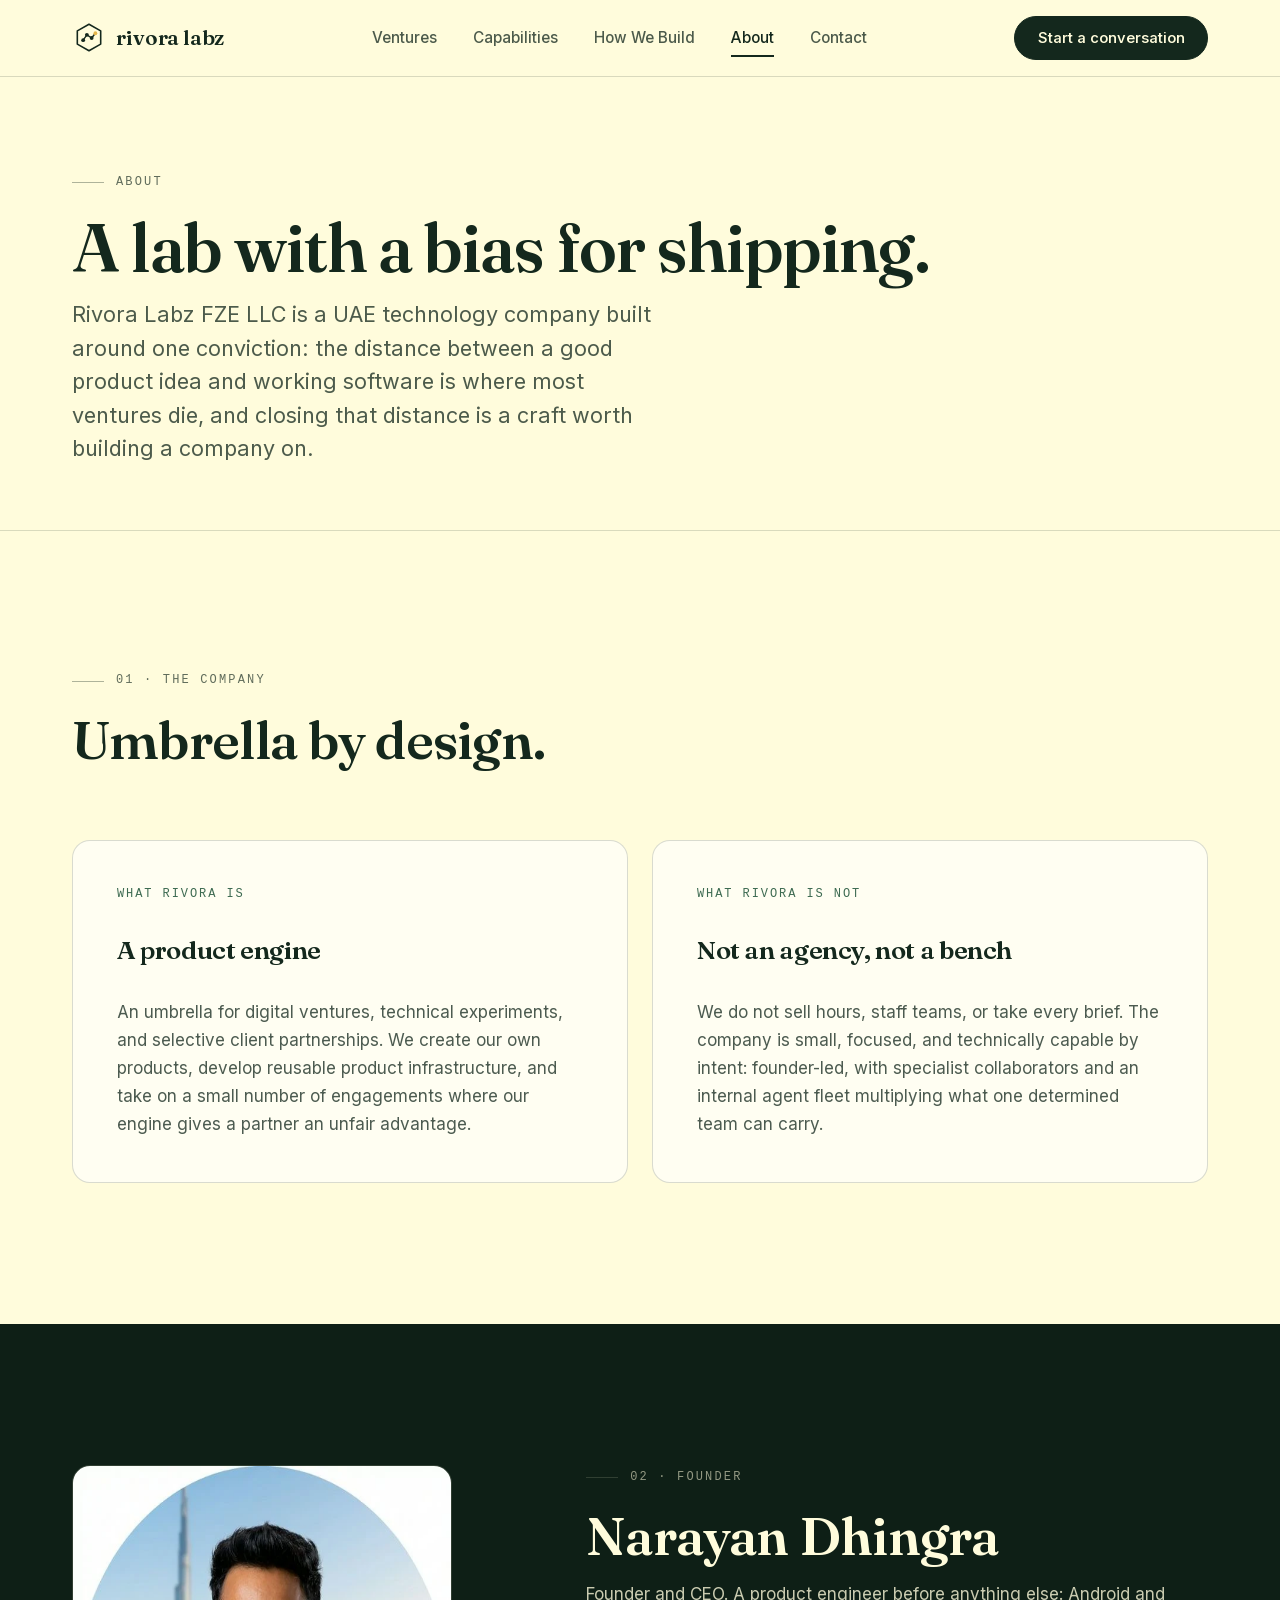
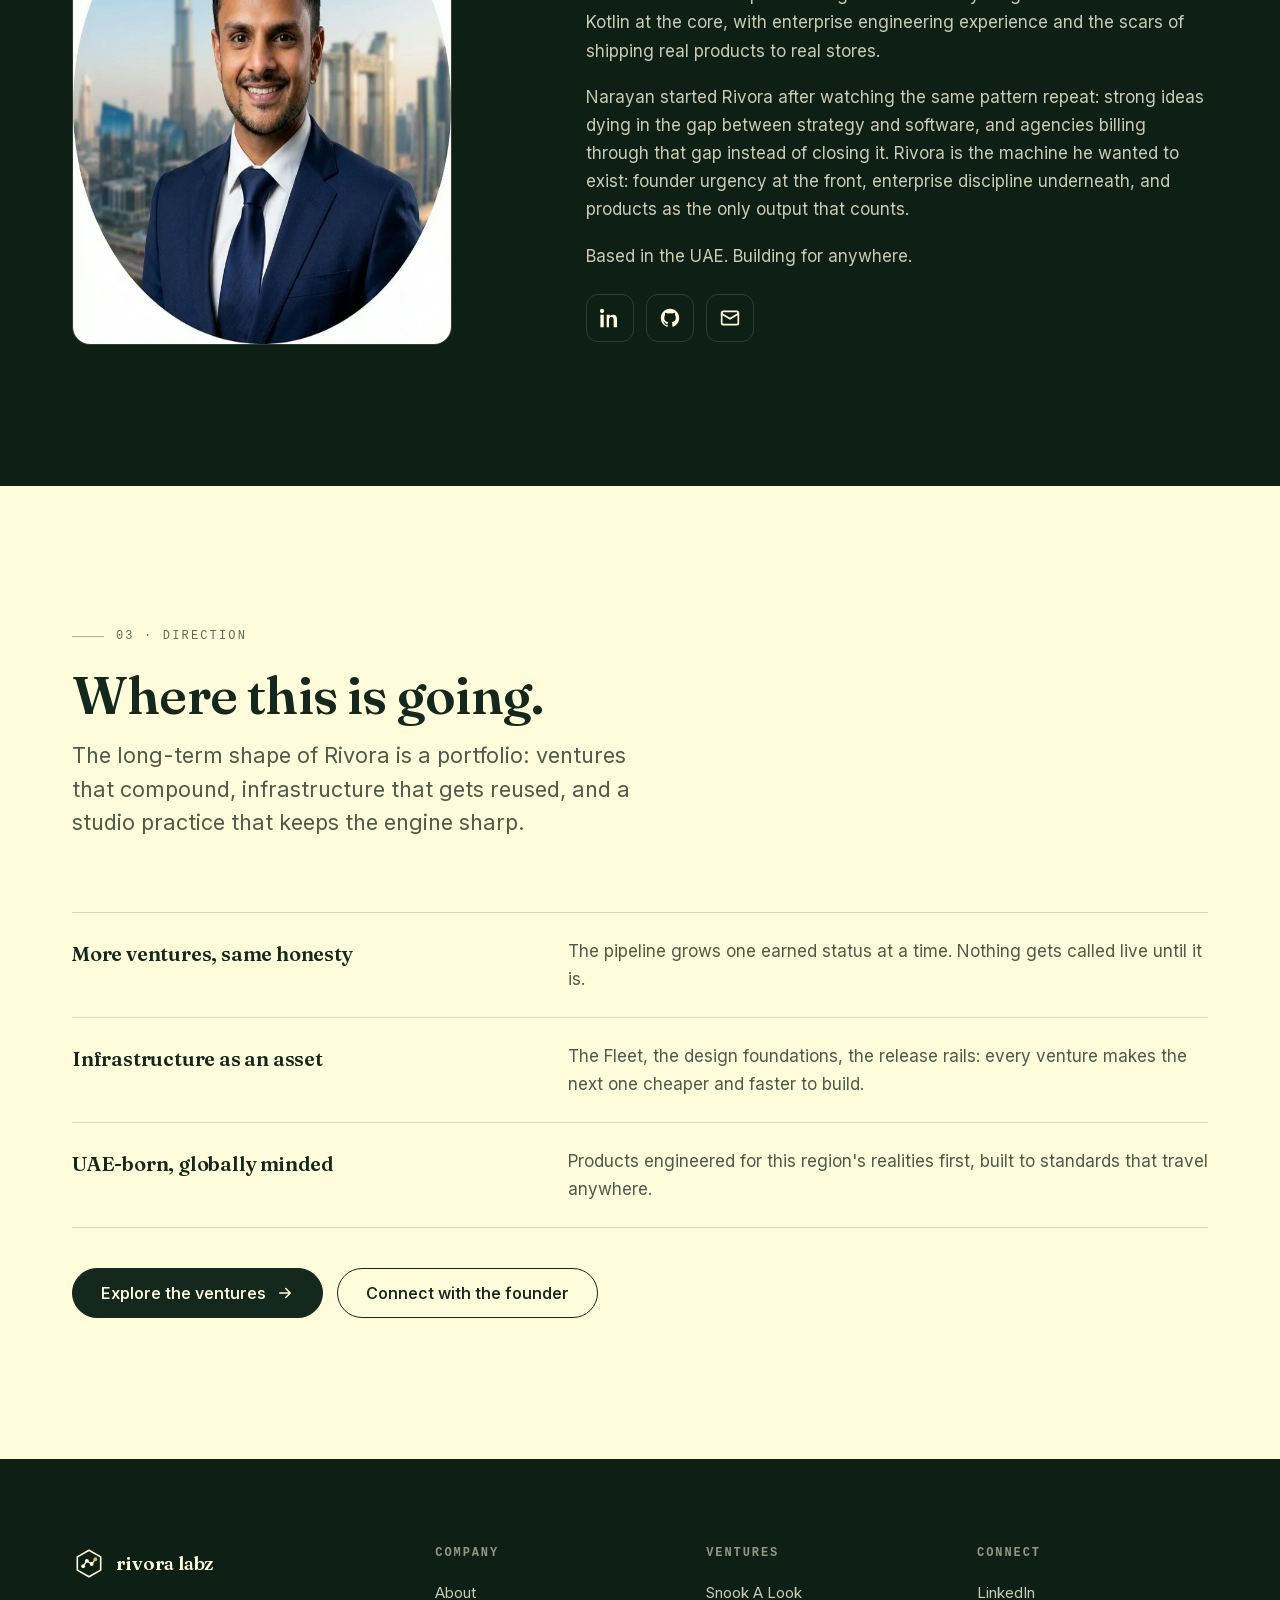
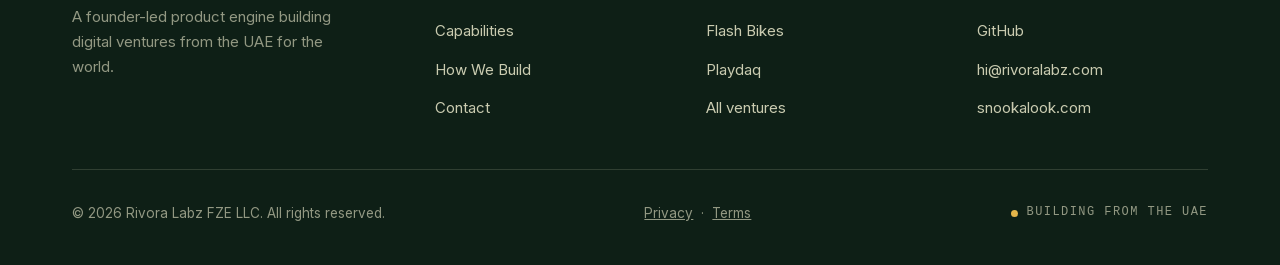
==== commit cc239571: "perf+a11y: self-host fonts, fix contrast, heading order, og image Self-hosted Fraunces/Inter variabl" ====
--- a/about/index.html
+++ b/about/index.html
@@ -18,9 +18,8 @@
   <meta name="twitter:card" content="summary_large_image">
 
   <link rel="icon" type="image/svg+xml" href="/assets/img/favicon.svg">
-  <link rel="preconnect" href="https://fonts.googleapis.com">
-  <link rel="preconnect" href="https://fonts.gstatic.com" crossorigin>
-  <link href="https://fonts.googleapis.com/css2?family=Fraunces:opsz,wght@9..144,400;9..144,500;9..144,600&family=Inter:wght@400;500;600&display=swap" rel="stylesheet">
+  <link rel="preload" href="/assets/fonts/fraunces-var-latin.woff2" as="font" type="font/woff2" crossorigin>
+  <link rel="preload" href="/assets/fonts/inter-var-latin.woff2" as="font" type="font/woff2" crossorigin>
   <link rel="stylesheet" href="/assets/css/main.css">
   <script src="/assets/js/main.js" defer></script>
   <script type="application/ld+json">
@@ -101,7 +100,7 @@
     <section class="section on-dark" aria-labelledby="founder-title">
       <div class="container founder-grid">
         <div class="founder-portrait reveal">
-          <img src="/assets/img/narayan-dhingra.png" alt="Narayan Dhingra, founder and CEO of Rivora Labz" width="480" height="480" loading="lazy" decoding="async" style="border-color: var(--dark-line)">
+          <img src="/assets/img/narayan-dhingra.webp" alt="Narayan Dhingra, founder and CEO of Rivora Labz" width="480" height="480" loading="lazy" decoding="async" style="border-color: var(--dark-line)">
         </div>
         <div class="reveal" style="--reveal-delay: 90ms">
           <p class="eyebrow">02 · Founder</p>
@@ -156,7 +155,7 @@
           <p>A founder-led product engine building digital ventures from the UAE for the world.</p>
         </div>
         <nav class="footer-col" aria-label="Company">
-          <h4>Company</h4>
+          <h2 class="footer-h">Company</h2>
           <ul>
             <li><a href="/about/">About</a></li>
             <li><a href="/capabilities/">Capabilities</a></li>
@@ -165,7 +164,7 @@
           </ul>
         </nav>
         <nav class="footer-col" aria-label="Ventures">
-          <h4>Ventures</h4>
+          <h2 class="footer-h">Ventures</h2>
           <ul>
             <li><a href="/ventures/snook-a-look/">Snook A Look</a></li>
             <li><a href="/ventures/#flash-bikes">Flash Bikes</a></li>
@@ -174,7 +173,7 @@
           </ul>
         </nav>
         <nav class="footer-col" aria-label="Connect">
-          <h4>Connect</h4>
+          <h2 class="footer-h">Connect</h2>
           <ul>
             <li><a href="https://www.linkedin.com/in/narayandhingra/" target="_blank" rel="noopener">LinkedIn</a></li>
             <li><a href="https://github.com/Narayan-Dhingra" target="_blank" rel="noopener">GitHub</a></li>
--- a/assets/css/main.css
+++ b/assets/css/main.css
@@ -1,3 +1,21 @@
+/* Self-hosted variable fonts (latin subsets) */
+@font-face {
+  font-family: "Fraunces";
+  font-style: normal;
+  font-weight: 100 900;
+  font-display: swap;
+  src: url("/assets/fonts/fraunces-var-latin.woff2") format("woff2");
+  unicode-range: U+0000-00FF, U+0131, U+0152-0153, U+02BB-02BC, U+02C6, U+02DA, U+02DC, U+0304, U+0308, U+0329, U+2000-206F, U+20AC, U+2122, U+2191, U+2193, U+2212, U+2215, U+FEFF, U+FFFD;
+}
+@font-face {
+  font-family: "Inter";
+  font-style: normal;
+  font-weight: 100 900;
+  font-display: swap;
+  src: url("/assets/fonts/inter-var-latin.woff2") format("woff2");
+  unicode-range: U+0000-00FF, U+0131, U+0152-0153, U+02BB-02BC, U+02C6, U+02DA, U+02DC, U+0304, U+0308, U+0329, U+2000-206F, U+20AC, U+2122, U+2191, U+2193, U+2212, U+2215, U+FEFF, U+FFFD;
+}
+
 /* ============================================================
    Rivora Labz design system
    Territory: product engine x calm futurism x editorial technology
@@ -32,7 +50,7 @@
   --bg: var(--cream);
   --text: var(--ink);
   --text-soft: rgba(20, 40, 29, 0.76);
-  --text-faint: rgba(20, 40, 29, 0.55);
+  --text-faint: rgba(20, 40, 29, 0.68);
   --line: rgba(20, 40, 29, 0.16);
   --line-strong: rgba(20, 40, 29, 0.34);
   --on-dark: #FFFCDC;
@@ -379,7 +397,7 @@
   padding: 1rem var(--gutter) 1.75rem;
 }
 .mobile-menu.is-open { display: block; }
-.mobile-menu a {
+.mobile-menu a:not(.btn) {
   display: block;
   padding: 0.85rem 0.25rem;
   font-size: 1.05rem;
@@ -388,6 +406,7 @@
   text-decoration: none;
   border-bottom: 1px solid var(--line);
 }
+.mobile-menu .btn { justify-content: center; }
 .mobile-menu a[aria-current="page"] { color: var(--pine); }
 .mobile-menu .btn { margin-top: 1.25rem; width: 100%; justify-content: center; }
 
@@ -856,7 +875,7 @@
 .footer-brand .brand { color: var(--on-dark); font-size: 1.2rem; }
 .footer-brand p { font-size: var(--size-small); color: var(--on-dark-faint); margin-top: 1rem; max-width: 30ch; }
 
-.footer-col h4 {
+.footer-col .footer-h {
   font-family: var(--font-mono);
   font-size: 0.75rem;
   font-weight: 600;
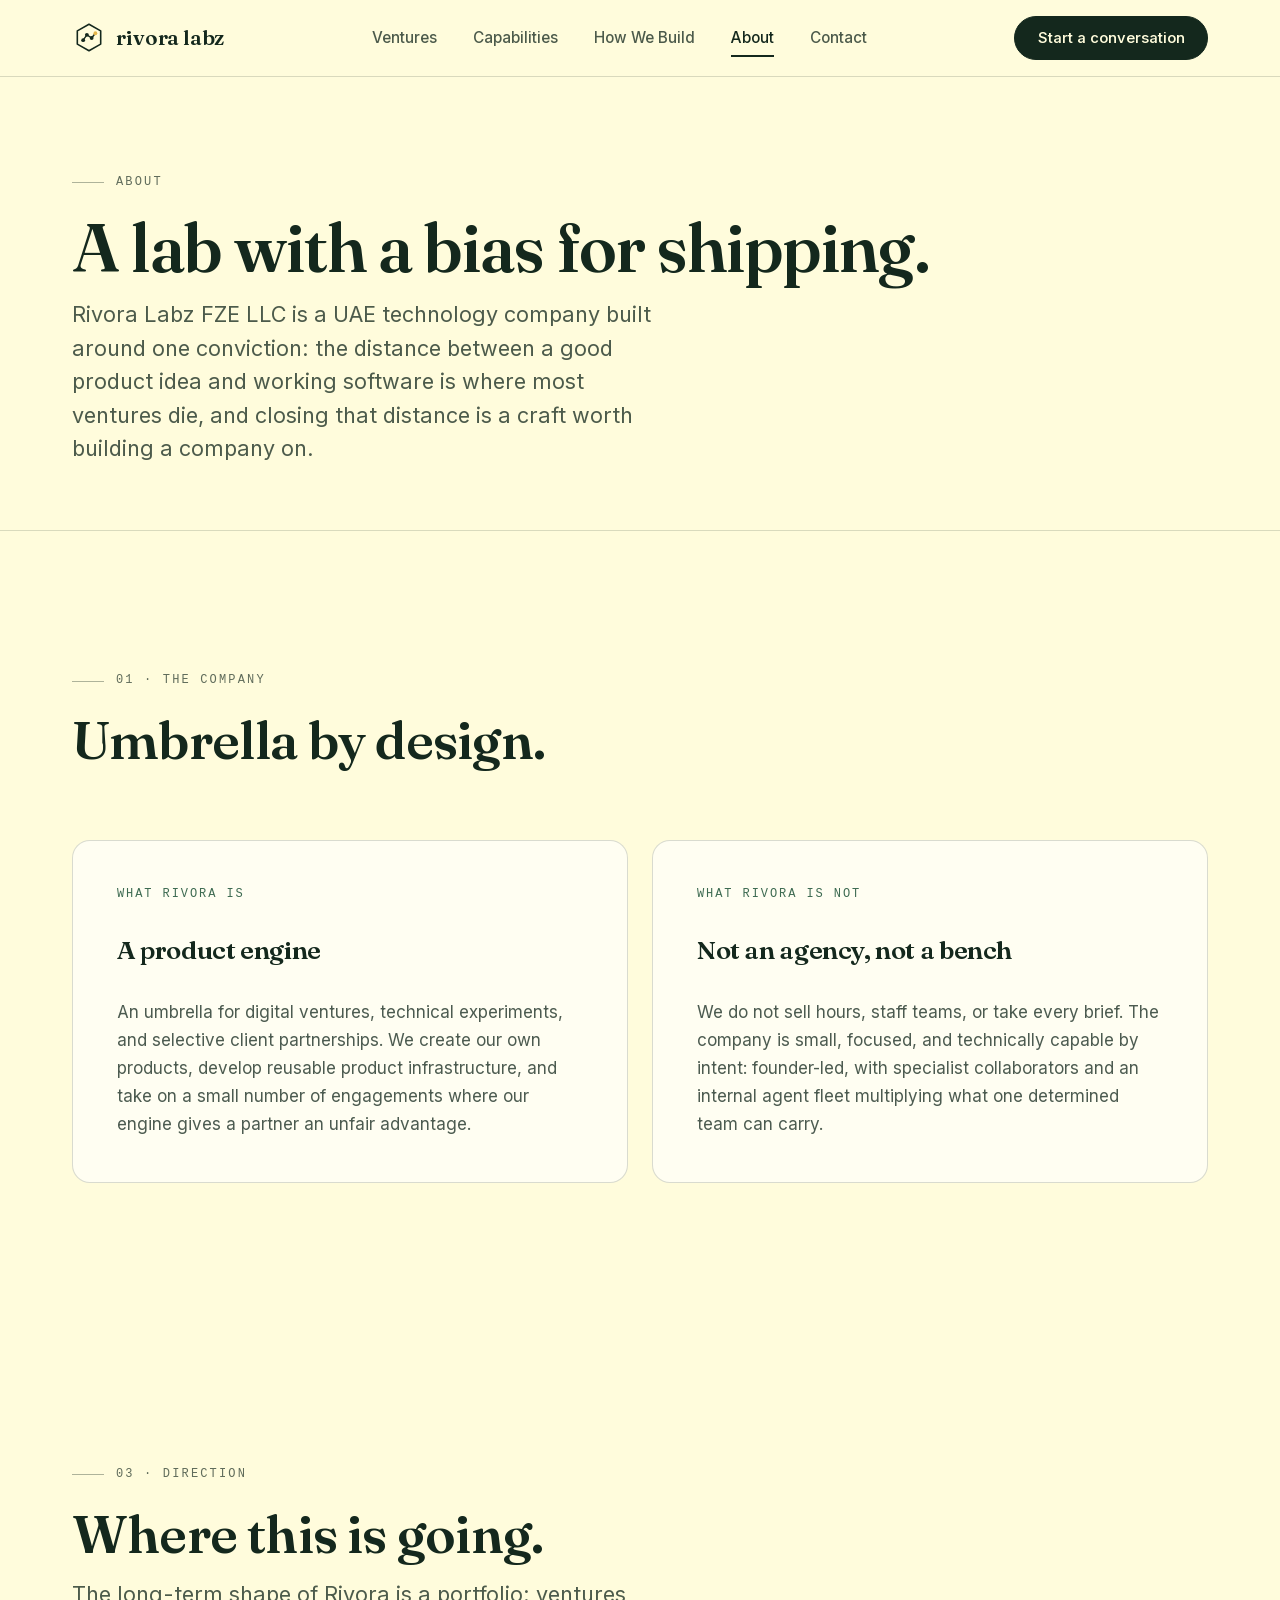
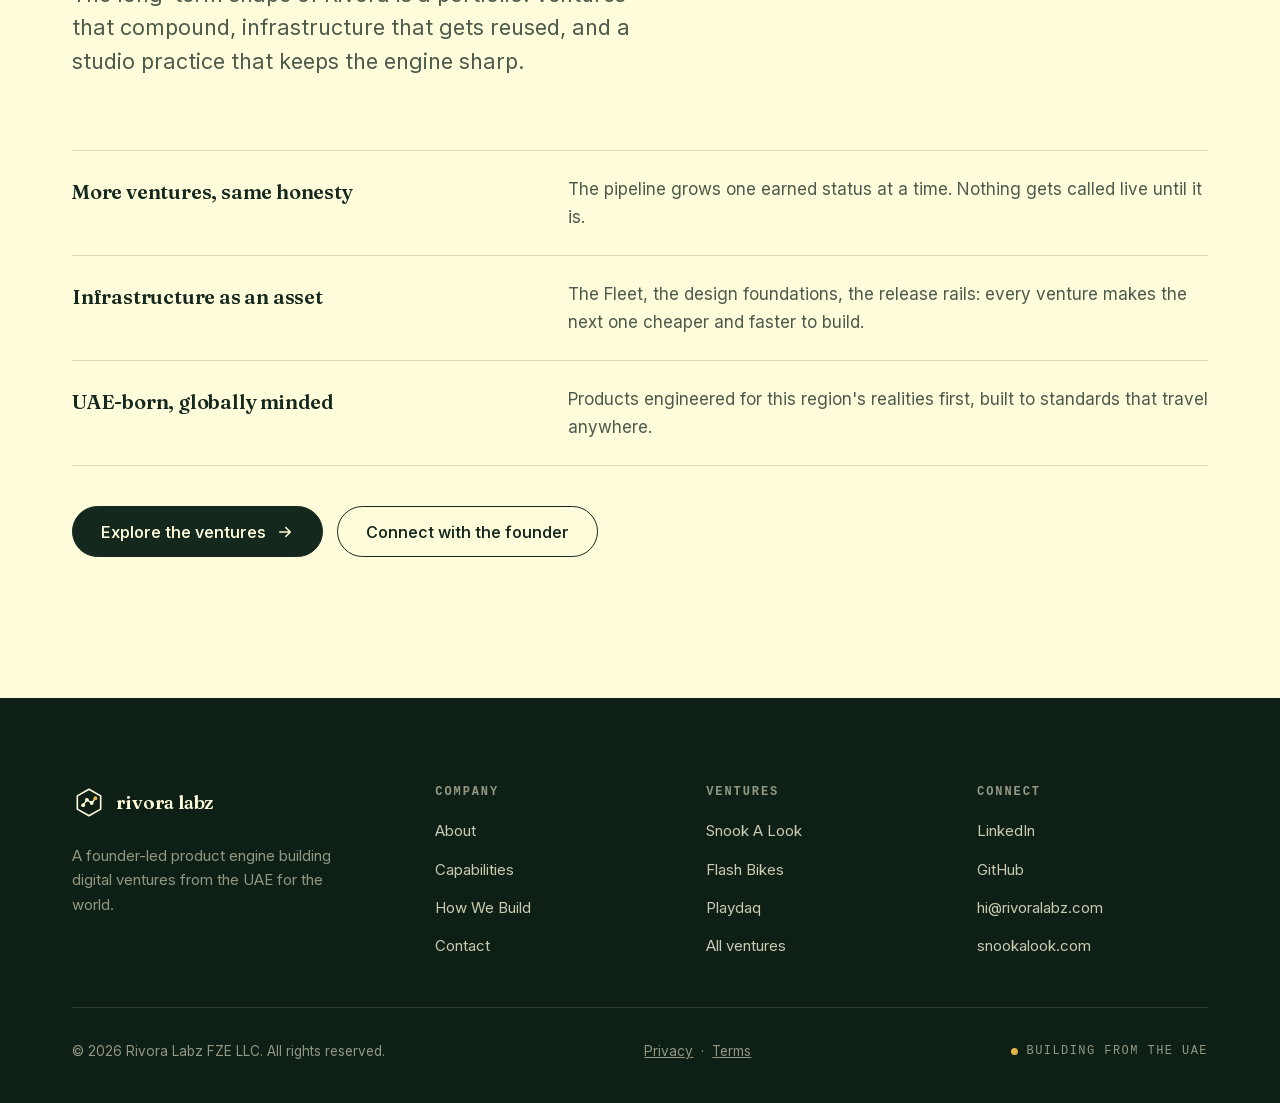
==== commit cf6d219d: "chore(about): comment out the founder tile on founder request Keeps the markup in an HTML comment fo" ====
--- a/about/index.html
+++ b/about/index.html
@@ -97,6 +97,7 @@
       </div>
     </section>
 
+    <!-- Founder tile removed from the page on founder request (2026-10-22); kept for reference.
     <section class="section on-dark" aria-labelledby="founder-title">
       <div class="container founder-grid">
         <div class="founder-portrait reveal">
@@ -122,6 +123,7 @@
         </div>
       </div>
     </section>
+    -->
 
     <section class="section" aria-labelledby="direction-title">
       <div class="container">
--- a/assets/css/main.css
+++ b/assets/css/main.css
@@ -62,7 +62,7 @@
   --font-body: "Inter", system-ui, -apple-system, "Segoe UI", sans-serif;
   --font-mono: ui-monospace, "SF Mono", "JetBrains Mono", Menlo, monospace;
 
-  --size-display: clamp(2.9rem, 7vw, 5.4rem);
+  --size-display: clamp(2.9rem, 6vw, 4.8rem);
   --size-h2: clamp(2rem, 4.2vw, 3.3rem);
   --size-h3: clamp(1.35rem, 2vw, 1.65rem);
   --size-body: 1.0625rem;
@@ -419,13 +419,16 @@
 /* ---------- Hero ---------- */
 .hero { padding-block: clamp(4rem, 9vw, 7.5rem) clamp(3.5rem, 7vw, 6rem); position: relative; overflow: hidden; }
 
+.hero h1 { font-size: clamp(2.6rem, 3.8vw, 3.4rem); }
+
 .hero-grid {
   display: grid;
-  gap: clamp(2.5rem, 6vw, 4rem);
+  gap: clamp(2.5rem, 5vw, 3.5rem);
   align-items: center;
 }
 @media (min-width: 1000px) {
-  .hero-grid { grid-template-columns: 1.05fr 0.95fr; }
+  .hero-grid { grid-template-columns: 0.9fr 1.1fr; }
+  .hero .engine-wrap { margin-right: calc(var(--gutter) * -1); }
 }
 
 .hero h1 em {
@@ -442,7 +445,7 @@
 }
 
 .hero-meta {
-  margin-top: 2.75rem;
+  margin-top: 1.75rem;
   display: flex;
   flex-wrap: wrap;
   gap: 0.6rem 1.75rem;
@@ -462,12 +465,13 @@
 
 .engine-svg .e-label {
   font-family: var(--font-mono);
-  font-size: 11px;
-  letter-spacing: 0.14em;
+  font-size: 12px;
+  letter-spacing: 0.13em;
   text-transform: uppercase;
   fill: var(--text-faint);
 }
-.engine-svg .e-name { font-family: var(--font-body); font-size: 14px; font-weight: 600; fill: var(--ink); }
+.engine-svg .e-name { font-family: var(--font-body); font-size: 15px; font-weight: 600; fill: var(--ink); }
+.engine-svg .e-caption { font-size: 10.5px; letter-spacing: 0.1em; }
 .engine-svg .e-path { stroke: var(--line-strong); stroke-width: 1.2; fill: none; }
 .engine-svg .e-node { fill: var(--paper); stroke: var(--line-strong); stroke-width: 1.2; }
 .engine-svg .e-core-ring { fill: none; stroke: var(--ink); stroke-width: 2; }
@@ -944,3 +948,10 @@
 
 /* No-JS: content always visible */
 .no-js .reveal { opacity: 1; transform: none; }
+
+/* No-JS: mobile navigation stays reachable. The toggle is inert without
+   script, so hide it and show the route list expanded instead. Desktop
+   (>=900px) keeps its inline links; the !important display:none on
+   .mobile-menu there still wins. */
+.no-js .menu-toggle { display: none; }
+.no-js .mobile-menu { display: block; }
